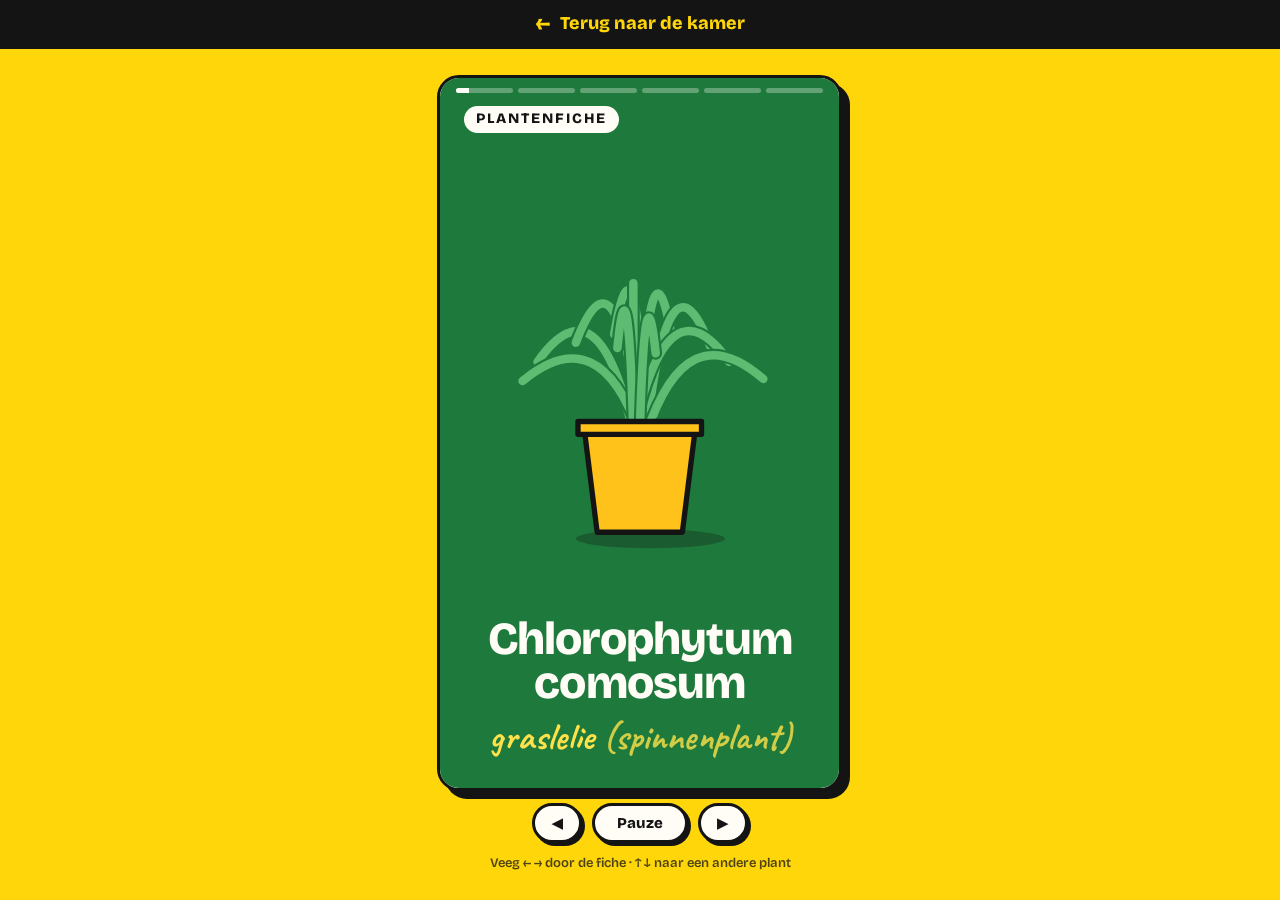
==== graslelie/index.html @ 1687513c "Reels: brede balk 'Terug naar de kamer' bovenaan Co-Authored-By: Claude Opus 5.5 <noreply@anthropic." ====
<!DOCTYPE html>
<html lang="nl">
<head>
<meta charset="UTF-8">
<meta name="viewport" content="width=device-width, initial-scale=1.0, viewport-fit=cover">
<meta name="description" content="Geanimeerde explainer over de graslelie of spinnenplant (Chlorophytum comosum), gemaakt op basis van een handgetekende plantenfiche.">
<meta name="theme-color" content="#FFD60A">
<meta name="apple-mobile-web-app-capable" content="yes">
<meta name="apple-mobile-web-app-title" content="Planten">
<link rel="manifest" href="../manifest.webmanifest">
<link rel="icon" href="../icons/icon.svg" type="image/svg+xml">
<link rel="apple-touch-icon" href="../icons/apple-touch-icon.png">
<title>Graslelie in een minuut</title>
<link rel="stylesheet" href="https://fonts.googleapis.com/css2?family=Bricolage+Grotesque:opsz,wght@12..96,500;12..96,800&family=Caveat:wght@600;700&display=swap">
<style>
:root{
  --desk:#FFD60A; --ink:#141414; --paper:#FFFDF6;
  --leaf:#2E9E4F; --leaf-lt:#8ED19B; --teal:#0F8A8F; --sun:#F5C400;
  --blue:#2F6FD6; --purple:#5B2A9E; --red:#D8263A; --pot:#FFE24A;
  --display:"Bricolage Grotesque",system-ui,sans-serif;
  --hand:"Caveat","Comic Sans MS",cursive;
  color-scheme:light;
}
html,body{height:100%}
body{background:var(--desk);color:var(--ink);font-family:var(--display);display:flex;flex-direction:column;align-items:center;justify-content:center;gap:12px;padding-inline:16px;padding-block:12px;box-sizing:border-box;margin:0}
.stage{position:relative;width:min(100%,calc((100dvh - 190px)*9/16));aspect-ratio:9/16;max-width:100%;border:3px solid var(--ink);border-radius:22px;overflow:hidden;background:var(--paper);box-shadow:8px 8px 0 var(--ink);cursor:pointer;container-type:inline-size}
.scene{position:absolute;inset:0;display:flex;flex-direction:column;align-items:center;justify-content:space-between;padding:7cqw 6cqw 8cqw;box-sizing:border-box;opacity:0;visibility:hidden;transition:opacity .35s;color:var(--ink)}
.scene.on{opacity:1;visibility:visible}
.scene.dk{color:var(--paper)}
.tag{font:800 3.6cqw/1 var(--display);letter-spacing:.14em;text-transform:uppercase;background:var(--ink);color:var(--paper);padding:1.6cqw 3cqw;border-radius:99px;align-self:flex-start}
.dk .tag{background:var(--paper);color:var(--ink)}
h2{font:800 11cqw/.95 var(--display);margin:0;text-wrap:balance;letter-spacing:-.02em;text-align:center}
.sub{font:700 8cqw/1.05 var(--hand);text-align:center;margin:0;text-wrap:balance}
.note{font:700 8.8cqw/1.05 var(--hand);text-align:center;margin:0}
.col{display:flex;flex-direction:column;gap:3cqw;align-items:center;width:100%;text-align:center}
svg.art{width:86cqw;height:auto;overflow:visible}
.scene .a{opacity:0}
.scene.on .a{animation:pop .55s cubic-bezier(.3,1.6,.5,1) forwards}
.scene.on .d1{animation-delay:.25s}.scene.on .d2{animation-delay:.6s}.scene.on .d3{animation-delay:1s}.scene.on .d4{animation-delay:1.5s}.scene.on .d5{animation-delay:2.1s}.scene.on .d6{animation-delay:2.7s}.scene.on .d7{animation-delay:3.3s}
@keyframes pop{0%{opacity:0;transform:translateY(14px) scale(.6)}100%{opacity:1;transform:none}}
.grow{transform-box:fill-box;transform-origin:50% 100%}
.scene.on .grow{animation:grow .6s cubic-bezier(.3,1.7,.5,1) both}
@keyframes grow{0%{transform:scale(0) rotate(-20deg)}100%{transform:none}}
.rise{transform-box:fill-box;transform-origin:50% 100%}
.scene.on .rise{animation:rise .7s cubic-bezier(.3,1.5,.5,1) both}
@keyframes rise{0%{transform:scaleY(0)}100%{transform:none}}
.chip{display:inline-block;border:3px solid currentColor;border-radius:14px;padding:1cqw 3cqw;font:700 8cqw/1 var(--hand)}
/* afstoffen */
.dust circle{fill:#9a8f7a}
.scene.on .dust{animation:fade 2.6s 1.2s forwards}
@keyframes fade{to{opacity:0;transform:translateX(30px)}}
.scene.on .wipe{animation:wipe 1.6s 1.1s ease-in-out forwards}
@keyframes wipe{0%{transform:translate(-90px,40px)}50%{transform:translate(40px,-10px)}100%{transform:translate(160px,-60px);opacity:0}}
.shine{opacity:0}
.scene.on .shine{animation:show 1s 2.6s forwards}
@keyframes show{to{opacity:1}}
/* water */
.mist{transform-box:fill-box;transform-origin:100% 50%;opacity:0}
.scene.on .mist{animation:mist 1s .5s 4 ease-out}
@keyframes mist{0%{opacity:0;transform:scale(.3)}40%{opacity:1}100%{opacity:0;transform:scale(1.2)}}
.drop{transform-box:fill-box;opacity:0}
.scene.on .drop{animation:fall 1.4s ease-in infinite}
@keyframes fall{0%{transform:translateY(-30px);opacity:0}20%{opacity:1}100%{transform:translateY(70px);opacity:0}}
.cal{display:grid;gap:1.5cqw;width:100%}
.cal span{aspect-ratio:1;border:2.5px solid currentColor;border-radius:8px;display:grid;place-items:center;font:800 3.4cqw var(--display)}
.cal span.w{background:currentColor}
.cal span.w b{color:var(--paper)}
/* licht */
.rays{transform-box:fill-box;transform-origin:center}
.scene.on .rays{animation:spin 8s linear infinite}
@keyframes spin{to{transform:rotate(360deg)}}
.in{display:inline-block;text-decoration:underline;text-decoration-thickness:.12em;text-underline-offset:.08em}
.scene.on .in{animation:slam .5s 1.2s cubic-bezier(.3,1.8,.5,1) both}
@keyframes slam{0%{transform:translateY(-120%) scale(2);opacity:0}100%{transform:none;opacity:1}}
.dir{color:#B58F00}
.glow{transform-box:fill-box;transform-origin:center}
.scene.on .glow{animation:glow 1.1s ease-in-out infinite alternate}
@keyframes glow{from{opacity:.35}to{opacity:1}}
/* tekenen */
.cross{stroke-dasharray:400;stroke-dashoffset:400}
.scene.on .cross{animation:draw .5s var(--cd,2s) forwards}
.tick{stroke-dasharray:200;stroke-dashoffset:200}
.scene.on .tick{animation:draw .5s var(--cd,2s) forwards}
@keyframes draw{to{stroke-dashoffset:0}}
.flash{transform-box:fill-box;transform-origin:center}
.scene.on .flash{animation:flash .5s .4s 6 alternate}
@keyframes flash{from{transform:scale(1)}to{transform:scale(1.18)}}
/* lucht */
.src{display:flex;flex-direction:column;gap:2cqw;width:100%}
.need{background:var(--leaf);color:var(--paper);border-radius:16px;padding:3cqw 5cqw;font:800 6.2cqw/1.1 var(--display);text-align:center;width:100%;box-sizing:border-box}
.need small{display:block;font:700 6cqw/1 var(--hand);margin-top:1cqw}
.mol{font:800 22px var(--display);fill:var(--red)}
.pair{display:grid;grid-template-columns:24cqw 1fr;gap:3cqw;align-items:center;width:100%}
.pair svg{width:100%;height:auto}
.pair b{font:800 7.4cqw/1 var(--display);color:var(--red);display:block}
.pair span{font:700 7cqw/1 var(--hand)}
/* recap */
.recap{display:grid;grid-template-columns:1fr 1fr;gap:2.5cqw;width:100%}
.recap div{border-radius:14px;padding:3cqw;font:700 6.6cqw/1.02 var(--hand);color:var(--ink);text-align:left}
.recap b{display:block;font:800 3.2cqw var(--display);letter-spacing:.1em;text-transform:uppercase;margin-bottom:1cqw}
/* balk + knoppen */
.bars{position:absolute;top:2.4cqw;left:4cqw;right:4cqw;display:flex;gap:1.2cqw;z-index:5}
.bars i{flex:1;height:5px;border-radius:9px;background:rgba(20,20,20,.18);overflow:hidden}
.bars i b{display:block;height:100%;width:0;background:var(--ink)}
.dark .bars i{background:rgba(255,253,246,.3)}.dark .bars i b{background:var(--paper)}
.ctrl{display:flex;gap:10px;align-items:center}
.ctrl button{font:800 15px var(--display);background:var(--paper);color:var(--ink);border:3px solid var(--ink);border-radius:99px;padding:8px 16px;box-shadow:3px 3px 0 var(--ink);cursor:pointer}
.ctrl button:active{transform:translate(2px,2px);box-shadow:1px 1px 0 var(--ink)}
.ctrl button:focus-visible{outline:3px solid var(--purple);outline-offset:3px}
#play{min-width:96px}
.home{position:fixed;top:0;left:0;right:0;z-index:10;display:flex;align-items:center;justify-content:center;gap:10px;padding:calc(12px + env(safe-area-inset-top,0px)) 16px 12px;background:var(--ink);color:var(--desk);font:800 18px/1 var(--display);text-decoration:none;border-bottom:3px solid var(--ink)}.home .arr{font-size:22px}.home:hover{background:#2a2a2a}.home:focus-visible{outline:3px solid var(--purple);outline-offset:-6px}
.stage{touch-action:none;user-select:none;-webkit-user-select:none}
.hint{font:600 13px/1.3 var(--display);margin:0;text-align:center;opacity:.75}
@media (prefers-reduced-motion:reduce){*,*::before,*::after{animation-duration:.01ms!important;animation-iteration-count:1!important}.scene .a,.shine{opacity:1}*{animation-delay:0s!important}}
body{padding-top:calc(58px + env(safe-area-inset-top,0px))}</style>
</head>
<body>
<a class="home" href="../"><span class="arr" aria-hidden="true">&larr;</span> Terug naar de kamer</a>
<div class="stage" id="stage" aria-live="polite" data-nav="{&quot;prev&quot;: &quot;../vrouwentong/&quot;, &quot;next&quot;: &quot;../rubberboom/&quot;}">
<div class="bars" id="bars"></div>
<section class="scene dk" data-dur="5600" style="background:#1E7A3C"><span class="tag a">Plantenfiche</span>
<svg class="art" viewBox="0 0 300 330" aria-hidden="true" style="width:80cqw"><ellipse cx="160" cy="318" rx="70" ry="9" fill="#141414" opacity=".3"/><g class="grow" style="animation-delay:0.10s"><path d="M144 220Q112 70 54 152" stroke="#1E7A3C" stroke-width="12" fill="none" stroke-linecap="round"/><path d="M144 220Q112 70 54 152" stroke="#5DBB72" stroke-width="8" fill="none" stroke-linecap="round"/></g><g class="grow" style="animation-delay:0.18s"><path d="M150 220Q129 30 90 134" stroke="#1E7A3C" stroke-width="12" fill="none" stroke-linecap="round"/><path d="M150 220Q129 30 90 134" stroke="#5DBB72" stroke-width="8" fill="none" stroke-linecap="round"/></g><g class="grow" style="animation-delay:0.26s"><path d="M156 220Q146 10 126 126" stroke="#1E7A3C" stroke-width="12" fill="none" stroke-linecap="round"/><path d="M156 220Q146 10 126 126" stroke="#5DBB72" stroke-width="8" fill="none" stroke-linecap="round"/></g><g class="grow" style="animation-delay:0.34s"><path d="M144 220Q144 0 144 121" stroke="#1E7A3C" stroke-width="12" fill="none" stroke-linecap="round"/><path d="M144 220Q144 0 144 121" stroke="#5DBB72" stroke-width="8" fill="none" stroke-linecap="round"/></g><g class="grow" style="animation-delay:0.42s"><path d="M150 220Q160 15 180 128" stroke="#1E7A3C" stroke-width="12" fill="none" stroke-linecap="round"/><path d="M150 220Q160 15 180 128" stroke="#5DBB72" stroke-width="8" fill="none" stroke-linecap="round"/></g><g class="grow" style="animation-delay:0.50s"><path d="M156 220Q177 35 216 137" stroke="#1E7A3C" stroke-width="12" fill="none" stroke-linecap="round"/><path d="M156 220Q177 35 216 137" stroke="#5DBB72" stroke-width="8" fill="none" stroke-linecap="round"/></g><g class="grow" style="animation-delay:0.58s"><path d="M144 220Q176 70 234 152" stroke="#1E7A3C" stroke-width="12" fill="none" stroke-linecap="round"/><path d="M144 220Q176 70 234 152" stroke="#5DBB72" stroke-width="8" fill="none" stroke-linecap="round"/></g><g class="grow" style="animation-delay:0.66s"><path d="M150 220Q112 110 40 170" stroke="#1E7A3C" stroke-width="12" fill="none" stroke-linecap="round"/><path d="M150 220Q112 110 40 170" stroke="#5DBB72" stroke-width="8" fill="none" stroke-linecap="round"/></g><g class="grow" style="animation-delay:0.74s"><path d="M156 220Q194 105 266 168" stroke="#1E7A3C" stroke-width="12" fill="none" stroke-linecap="round"/><path d="M156 220Q194 105 266 168" stroke="#5DBB72" stroke-width="8" fill="none" stroke-linecap="round"/></g><g class="grow" style="animation-delay:0.82s"><path d="M144 220Q139 40 129 139" stroke="#1E7A3C" stroke-width="12" fill="none" stroke-linecap="round"/><path d="M144 220Q139 40 129 139" stroke="#5DBB72" stroke-width="8" fill="none" stroke-linecap="round"/></g><g class="grow" style="animation-delay:0.90s"><path d="M150 220Q155 50 165 144" stroke="#1E7A3C" stroke-width="12" fill="none" stroke-linecap="round"/><path d="M150 220Q155 50 165 144" stroke="#5DBB72" stroke-width="8" fill="none" stroke-linecap="round"/></g><g class="grow" style="animation-delay:1.2s"><path d="M160 210Q250 150 262 238" stroke="#1E7A3C" stroke-width="3" fill="none"/><g class="" style=""><g transform="translate(262 248) scale(0.9)"><path d="M0 0Q-12 -26 -30 -10" stroke="#1E7A3C" stroke-width="5" fill="none" stroke-linecap="round"/><path d="M0 0Q-6 -36 -16 -14" stroke="#1E7A3C" stroke-width="5" fill="none" stroke-linecap="round"/><path d="M0 0Q0 -40 0 -16" stroke="#1E7A3C" stroke-width="5" fill="none" stroke-linecap="round"/><path d="M0 0Q6 -36 16 -14" stroke="#1E7A3C" stroke-width="5" fill="none" stroke-linecap="round"/><path d="M0 0Q12 -26 30 -10" stroke="#1E7A3C" stroke-width="5" fill="none" stroke-linecap="round"/><path d="M0 0Q-10 -14 -24 -6" stroke="#1E7A3C" stroke-width="5" fill="none" stroke-linecap="round"/><path d="M0 0Q10 -14 24 -6" stroke="#1E7A3C" stroke-width="5" fill="none" stroke-linecap="round"/></g></g></g>
<path d="M98 216h104l-12 96h-80Z" fill="#FFC21A" stroke="#141414" stroke-width="5" stroke-linejoin="round"/>
<path d="M92 208h116v12H92Z" fill="#FFC21A" stroke="#141414" stroke-width="5" stroke-linejoin="round"/></svg>
<div class="col"><h2 class="a d3" style="font-size:11.5cqw">Chlorophytum comosum</h2><p class="note a d4" style="font-size:9.4cqw;color:var(--pot)">graslelie <span style="opacity:.8">(spinnenplant)</span></p></div></section>
<section class="scene" data-dur="6800" style="background:#E3ECFF"><span class="tag a">Water</span>
<svg class="art" viewBox="0 0 300 200" aria-hidden="true" style="width:74cqw">
<g transform="translate(190 60) scale(0.8)">
<path d="M0 0h40v-24c22 0 30 14 30 30v8h-16v-8c0-6-4-10-10-10" fill="#141414"/>
<rect x="0" y="-14" width="16" height="20" fill="#141414"/>
<path d="M20 6L-30 110h110Z" fill="#2F6FD6" stroke="#141414" stroke-width="6" stroke-linejoin="round"/>
<g class="mist"><path d="M-4 -4l-40-26M-4 -4l-46-6M-4 -4l-44 14M-4 -4l-36 30M-4 -4l-28-38" stroke="#2F6FD6" stroke-width="4" stroke-linecap="round"/></g></g>
<g class="a d2"><g class="flash" style=""><path transform="translate(40 40) scale(1.6)" d="M0 0c-10 15-10 25 0 25s10-10 0-25Z" fill="#2F6FD6" stroke="#141414" stroke-width="1.56"/></g><g class="flash" style=""><path transform="translate(80 30) scale(1.6)" d="M0 0c-10 15-10 25 0 25s10-10 0-25Z" fill="#2F6FD6" stroke="#141414" stroke-width="1.56"/></g><g class="flash" style=""><path transform="translate(120 40) scale(1.6)" d="M0 0c-10 15-10 25 0 25s10-10 0-25Z" fill="#2F6FD6" stroke="#141414" stroke-width="1.56"/></g></g>
<g class="a d4"><g transform="translate(80 120)"><rect x="-60" y="0" width="120" height="44" rx="8" fill="#4A3424" stroke="#141414" stroke-width="5"></rect>
<path d="M-40 22h18M0 14h22M30 30h16" stroke="#C9A77A" stroke-width="4" stroke-linecap="round" class="a d6"/></g></g></svg>
<div class="col"><h2 class="a d1" style="font-size:14cqw;color:var(--blue)">Ruim</h2><p class="note a d5" style="font-size:9cqw">en laat uitdrogen</p></div></section>
<section class="scene" data-dur="6000" style="background:#FFF6C2"><span class="tag a">Licht</span>
<svg class="art" viewBox="0 0 300 200" aria-hidden="true" style="width:78cqw"><g class="rays"><g stroke="#141414" stroke-width="6" stroke-linecap="round"><path d="M128.0 100.0L154.0 100.0"/><path d="M113.9 133.9L132.3 152.3"/><path d="M80.0 148.0L80.0 174.0"/><path d="M46.1 133.9L27.7 152.3"/><path d="M32.0 100.0L6.0 100.0"/><path d="M46.1 66.1L27.7 47.7"/><path d="M80.0 52.0L80.0 26.0"/><path d="M113.9 66.1L132.3 47.7"/></g></g><circle cx="80" cy="100" r="40" fill="#F5C400" stroke="#141414" stroke-width="6"/><circle cx="80" cy="100" r="17" fill="#141414"/><g class="a d3"><g class="rays"><g stroke="#141414" stroke-width="6" stroke-linecap="round"><path d="M268.0 100.0L286.0 100.0"/><path d="M253.9 133.9L266.7 146.7"/><path d="M220.0 148.0L220.0 166.0"/><path d="M186.1 133.9L173.3 146.7"/><path d="M172.0 100.0L154.0 100.0"/><path d="M186.1 66.1L173.3 53.3"/><path d="M220.0 52.0L220.0 34.0"/><path d="M253.9 66.1L266.7 53.3"/></g></g><circle cx="220" cy="100" r="40" fill="#F5C400" stroke="#141414" stroke-width="6"/><path d="M220 60A40 40 0 0 0 220 140Z" fill="#141414"/></g></svg>
<div class="col"><h2><span class="in">in</span><span class="dir">direct</span><br>zonlicht</h2><p class="note a d5" style="font-size:9cqw">veel of weinig</p></div></section>
<section class="scene" data-dur="7200" style="background:#E6F6E3"><span class="tag a">Stekken</span>
<svg class="art" viewBox="0 0 300 300" aria-hidden="true">
<g transform="translate(-40 0) scale(.85)"><ellipse cx="160" cy="318" rx="70" ry="9" fill="#141414" opacity=".3"/><g class="grow" style="animation-delay:0.10s"><path d="M144 220Q112 70 54 152" stroke="#1E7A3C" stroke-width="12" fill="none" stroke-linecap="round"/><path d="M144 220Q112 70 54 152" stroke="#5DBB72" stroke-width="8" fill="none" stroke-linecap="round"/></g><g class="grow" style="animation-delay:0.18s"><path d="M150 220Q129 30 90 134" stroke="#1E7A3C" stroke-width="12" fill="none" stroke-linecap="round"/><path d="M150 220Q129 30 90 134" stroke="#5DBB72" stroke-width="8" fill="none" stroke-linecap="round"/></g><g class="grow" style="animation-delay:0.26s"><path d="M156 220Q146 10 126 126" stroke="#1E7A3C" stroke-width="12" fill="none" stroke-linecap="round"/><path d="M156 220Q146 10 126 126" stroke="#5DBB72" stroke-width="8" fill="none" stroke-linecap="round"/></g><g class="grow" style="animation-delay:0.34s"><path d="M144 220Q144 0 144 121" stroke="#1E7A3C" stroke-width="12" fill="none" stroke-linecap="round"/><path d="M144 220Q144 0 144 121" stroke="#5DBB72" stroke-width="8" fill="none" stroke-linecap="round"/></g><g class="grow" style="animation-delay:0.42s"><path d="M150 220Q160 15 180 128" stroke="#1E7A3C" stroke-width="12" fill="none" stroke-linecap="round"/><path d="M150 220Q160 15 180 128" stroke="#5DBB72" stroke-width="8" fill="none" stroke-linecap="round"/></g><g class="grow" style="animation-delay:0.50s"><path d="M156 220Q177 35 216 137" stroke="#1E7A3C" stroke-width="12" fill="none" stroke-linecap="round"/><path d="M156 220Q177 35 216 137" stroke="#5DBB72" stroke-width="8" fill="none" stroke-linecap="round"/></g><g class="grow" style="animation-delay:0.58s"><path d="M144 220Q176 70 234 152" stroke="#1E7A3C" stroke-width="12" fill="none" stroke-linecap="round"/><path d="M144 220Q176 70 234 152" stroke="#5DBB72" stroke-width="8" fill="none" stroke-linecap="round"/></g><g class="grow" style="animation-delay:0.66s"><path d="M150 220Q112 110 40 170" stroke="#1E7A3C" stroke-width="12" fill="none" stroke-linecap="round"/><path d="M150 220Q112 110 40 170" stroke="#5DBB72" stroke-width="8" fill="none" stroke-linecap="round"/></g><g class="grow" style="animation-delay:0.74s"><path d="M156 220Q194 105 266 168" stroke="#1E7A3C" stroke-width="12" fill="none" stroke-linecap="round"/><path d="M156 220Q194 105 266 168" stroke="#5DBB72" stroke-width="8" fill="none" stroke-linecap="round"/></g><g class="grow" style="animation-delay:0.82s"><path d="M144 220Q139 40 129 139" stroke="#1E7A3C" stroke-width="12" fill="none" stroke-linecap="round"/><path d="M144 220Q139 40 129 139" stroke="#5DBB72" stroke-width="8" fill="none" stroke-linecap="round"/></g><g class="grow" style="animation-delay:0.90s"><path d="M150 220Q155 50 165 144" stroke="#1E7A3C" stroke-width="12" fill="none" stroke-linecap="round"/><path d="M150 220Q155 50 165 144" stroke="#5DBB72" stroke-width="8" fill="none" stroke-linecap="round"/></g>
<path d="M98 216h104l-12 96h-80Z" fill="#FFC21A" stroke="#141414" stroke-width="5" stroke-linejoin="round"/>
<path d="M92 208h116v12H92Z" fill="#FFC21A" stroke="#141414" stroke-width="5" stroke-linejoin="round"/></g>
<path class="tick" style="--cd:.6s;stroke-dasharray:400;stroke-dashoffset:400" d="M100 190Q200 110 222 196" stroke="#1E7A3C" stroke-width="3.5" fill="none"/>
<g class="a d3" style=""><g transform="translate(222 206) scale(1.1)"><path d="M0 0Q-12 -26 -30 -10" stroke="#1E7A3C" stroke-width="5" fill="none" stroke-linecap="round"/><path d="M0 0Q-6 -36 -16 -14" stroke="#1E7A3C" stroke-width="5" fill="none" stroke-linecap="round"/><path d="M0 0Q0 -40 0 -16" stroke="#1E7A3C" stroke-width="5" fill="none" stroke-linecap="round"/><path d="M0 0Q6 -36 16 -14" stroke="#1E7A3C" stroke-width="5" fill="none" stroke-linecap="round"/><path d="M0 0Q12 -26 30 -10" stroke="#1E7A3C" stroke-width="5" fill="none" stroke-linecap="round"/><path d="M0 0Q-10 -14 -24 -6" stroke="#1E7A3C" stroke-width="5" fill="none" stroke-linecap="round"/><path d="M0 0Q10 -14 24 -6" stroke="#1E7A3C" stroke-width="5" fill="none" stroke-linecap="round"/></g></g>
<g class="a d5"><path d="M206 212l-4 14M222 214v16M238 212l4 14" stroke="#C9A77A" stroke-width="3" stroke-linecap="round"/></g>
<g class="a d6"><path d="M196 236h52l-6 40h-40Z" fill="#B5654A" stroke="#141414" stroke-width="4" stroke-linejoin="round"/></g></svg>
<h2 class="a d2" style="font-size:13cqw">Stekken</h2></section>
<section class="scene" data-dur="7000" style="background:#FFFDF6"><span class="tag a">Luchtfilter</span>
<svg class="art" viewBox="-70 -70 140 140" aria-hidden="true" style="width:44cqw"><g class="a d1"><g transform="translate(0 0) scale(1.05)"><rect x="-38" y="-38" width="76" height="76" transform="rotate(45)" fill="#fff" stroke="#D8263A" stroke-width="9" stroke-linejoin="round"/><g fill="#141414"><path d="M-16 -22a16 15 0 1 1 32 0c0 8-4 11-6 13v6h-20v-6c-2-2-6-5-6-13Z"/><path d="M-26 6l52 18M-26 24l52-18" stroke="#141414" stroke-width="6" stroke-linecap="round"/></g><circle cx="-7" cy="-21" r="4.5" fill="#fff"/><circle cx="7" cy="-21" r="4.5" fill="#fff"/></g></g></svg>
<div class="col"><h2 class="a d2" style="color:var(--red);font-size:11cqw">Formaldehyde</h2>
<svg class="a d3" viewBox="-60 -64 120 110" style="width:30cqw;height:auto" aria-hidden="true"><g transform="translate(0 0)" class="mol-g"><text x="-8" y="-46" class="mol">O</text>
<path d="M-4 -40v26M6 -40v26" stroke="#D8263A" stroke-width="4"/>
<text x="-8" y="10" class="mol">C</text>
<path d="M-12 6l-22 16M16 6l22 16" stroke="#D8263A" stroke-width="4"/>
<text x="-50" y="40" class="mol">H</text><text x="36" y="40" class="mol">H</text></g></svg>
<div class="need a d5">4 à 6 planten nodig</div></div></section>
<section class="scene dk" data-dur="6200" style="background:#141414"><span class="tag a" style="background:var(--desk);color:var(--ink);align-self:center">Samengevat</span>
<div class="recap"><div class="a d2" style="background:#AFC7F5"><b>Water</b>ruim, dan laten uitdrogen</div><div class="a d2" style="background:#8FD3D5"><b>Verstuiver</b>blad besproeien</div><div class="a d3" style="background:var(--sun)"><b>Licht</b>indirect, veel of weinig</div><div class="a d3" style="background:var(--leaf-lt)"><b>Stekken</b>via de uitlopers</div><div class="a d4" style="background:#F59AA5"><b>Lucht</b>formaldehyde</div><div class="a d4" style="background:#FFE24A"><b>Aantal</b>4 à 6 planten</div></div>
<p class="note a d6" style="color:var(--desk);font-size:9cqw">graslelie · spinnenplant</p></section>
</div>
<div class="ctrl">
<button id="prev" type="button" aria-label="Vorige scène">◀</button>
<button id="play" type="button">Pauze</button>
<button id="next" type="button" aria-label="Volgende scène">▶</button>
</div>
<p class="hint">Veeg ← → door de fiche · ↑ ↓ naar een andere plant</p>
<script>
(function(){
  const stage=document.getElementById('stage');
  const scenes=[...stage.querySelectorAll('.scene')];
  const bars=document.getElementById('bars');
  scenes.forEach(()=>{const i=document.createElement('i');i.appendChild(document.createElement('b'));bars.appendChild(i)});
  const fills=[...bars.querySelectorAll('b')];
  const playBtn=document.getElementById('play');
  let idx=0,playing=true,elapsed=0,last=performance.now(),ended=false;
  function show(n){
    idx=(n+scenes.length)%scenes.length;elapsed=0;ended=false;
    scenes.forEach(s=>s.classList.remove('on'));
    void stage.offsetWidth;
    scenes[idx].classList.add('on');
    stage.classList.toggle('dark',scenes[idx].classList.contains('dk'));
    fills.forEach((f,i)=>f.style.width=i<idx?'100%':'0%');
  }
  function setPlay(p){playing=p;playBtn.textContent=p?'Pauze':'Speel';stage.querySelectorAll('.scene.on *').forEach(el=>el.style.animationPlayState=p?'running':'paused')}
  function tick(t){
    const dt=t-last;last=t;
    if(playing&&!ended){
      elapsed+=dt;const d=+scenes[idx].dataset.dur;
      fills[idx].style.width=Math.min(100,elapsed/d*100)+'%';
      if(elapsed>=d){ if(idx===scenes.length-1){ended=true;playing=false;playBtn.textContent='Opnieuw';} else show(idx+1); }
    }
    requestAnimationFrame(tick);
  }
  playBtn.addEventListener('click',()=>{ if(ended){show(0);setPlay(true);} else setPlay(!playing); });
  let swiped=false;
  stage.addEventListener('click',()=>{if(swiped){swiped=false;return;}playBtn.click();});
  const nav=JSON.parse(stage.dataset.nav||'{}');
  let sx=0,sy=0,down=false;
  stage.addEventListener('pointerdown',e=>{sx=e.clientX;sy=e.clientY;down=true});
  stage.addEventListener('pointercancel',()=>{down=false});
  stage.addEventListener('pointerup',e=>{
    if(!down)return;down=false;
    const dx=e.clientX-sx,dy=e.clientY-sy;
    if(Math.max(Math.abs(dx),Math.abs(dy))<40)return;
    swiped=true;
    if(Math.abs(dx)>Math.abs(dy)){
      if(dx<0){ if(idx===scenes.length-1&&nav.next){location.href=nav.next;return;} show(idx+1);setPlay(true); }
      else { show(idx-1);setPlay(true); }
    } else { const u=dy<0?nav.next:nav.prev; if(u) location.href=u; }
  });

  document.getElementById('prev').addEventListener('click',()=>{show(idx-1);setPlay(true)});
  document.getElementById('next').addEventListener('click',()=>{show(idx+1);setPlay(true)});
  document.addEventListener('keydown',e=>{if(e.key==='ArrowRight')document.getElementById('next').click();if(e.key==='ArrowLeft')document.getElementById('prev').click();if(e.key===' '){e.preventDefault();playBtn.click()}});
  show(0);requestAnimationFrame(tick);
})();
</script>
</body>
</html>
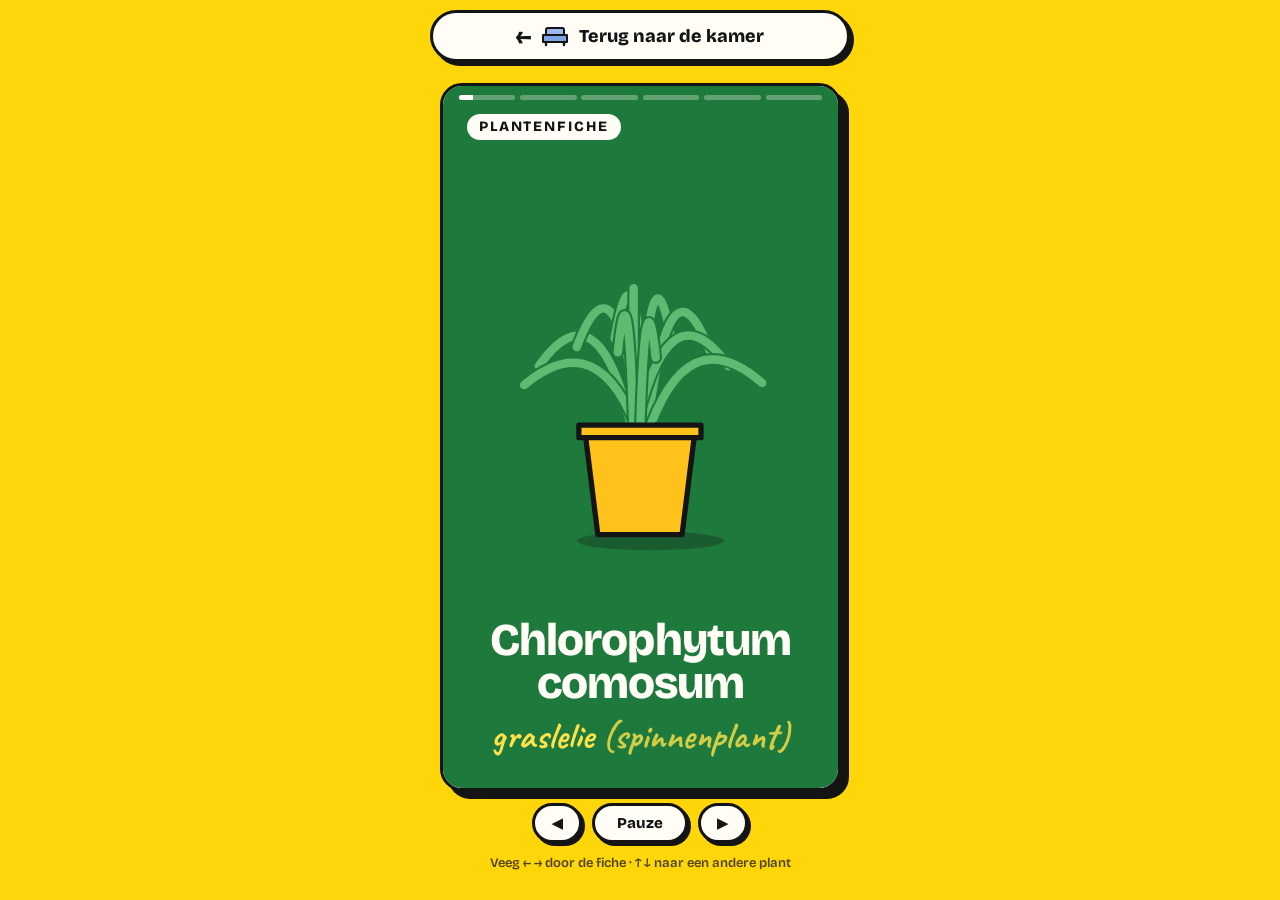
==== commit 332fb4ec: "Terugknop als echte knop met zeteltje Co-Authored-By: Claude Opus 5.5 <noreply@anthropic.com> Claude" ====
--- a/graslelie/index.html
+++ b/graslelie/index.html
@@ -23,7 +23,7 @@
 }
 html,body{height:100%}
 body{background:var(--desk);color:var(--ink);font-family:var(--display);display:flex;flex-direction:column;align-items:center;justify-content:center;gap:12px;padding-inline:16px;padding-block:12px;box-sizing:border-box;margin:0}
-.stage{position:relative;width:min(100%,calc((100dvh - 190px)*9/16));aspect-ratio:9/16;max-width:100%;border:3px solid var(--ink);border-radius:22px;overflow:hidden;background:var(--paper);box-shadow:8px 8px 0 var(--ink);cursor:pointer;container-type:inline-size}
+.stage{position:relative;width:min(100%,calc((100dvh - 198px)*9/16));aspect-ratio:9/16;max-width:100%;border:3px solid var(--ink);border-radius:22px;overflow:hidden;background:var(--paper);box-shadow:8px 8px 0 var(--ink);cursor:pointer;container-type:inline-size}
 .scene{position:absolute;inset:0;display:flex;flex-direction:column;align-items:center;justify-content:space-between;padding:7cqw 6cqw 8cqw;box-sizing:border-box;opacity:0;visibility:hidden;transition:opacity .35s;color:var(--ink)}
 .scene.on{opacity:1;visibility:visible}
 .scene.dk{color:var(--paper)}
@@ -108,14 +108,14 @@
 .ctrl button:active{transform:translate(2px,2px);box-shadow:1px 1px 0 var(--ink)}
 .ctrl button:focus-visible{outline:3px solid var(--purple);outline-offset:3px}
 #play{min-width:96px}
-.home{position:fixed;top:0;left:0;right:0;z-index:10;display:flex;align-items:center;justify-content:center;gap:10px;padding:calc(12px + env(safe-area-inset-top,0px)) 16px 12px;background:var(--ink);color:var(--desk);font:800 18px/1 var(--display);text-decoration:none;border-bottom:3px solid var(--ink)}.home .arr{font-size:22px}.home:hover{background:#2a2a2a}.home:focus-visible{outline:3px solid var(--purple);outline-offset:-6px}
+.home{position:fixed;top:calc(10px + env(safe-area-inset-top,0px));left:50%;transform:translateX(-50%);z-index:10;width:min(calc(100% - 32px),420px);box-sizing:border-box;display:flex;align-items:center;justify-content:center;gap:10px;padding:11px 18px;background:var(--paper);color:var(--ink);font:800 18px/1 var(--display);text-decoration:none;border:3px solid var(--ink);border-radius:99px;box-shadow:4px 4px 0 var(--ink);transition:transform .1s,box-shadow .1s}.home svg{width:28px;height:22px;flex:none}.home:hover{background:#FFF1A8}.home:active{transform:translateX(-50%) translate(3px,3px);box-shadow:1px 1px 0 var(--ink)}.home:focus-visible{outline:3px solid var(--purple);outline-offset:3px}
 .stage{touch-action:none;user-select:none;-webkit-user-select:none}
 .hint{font:600 13px/1.3 var(--display);margin:0;text-align:center;opacity:.75}
 @media (prefers-reduced-motion:reduce){*,*::before,*::after{animation-duration:.01ms!important;animation-iteration-count:1!important}.scene .a,.shine{opacity:1}*{animation-delay:0s!important}}
-body{padding-top:calc(58px + env(safe-area-inset-top,0px))}</style>
+body{padding-top:calc(66px + env(safe-area-inset-top,0px))}</style>
 </head>
 <body>
-<a class="home" href="../"><span class="arr" aria-hidden="true">&larr;</span> Terug naar de kamer</a>
+<a class="home" href="../"><span aria-hidden="true" style="font-size:24px;line-height:1">&larr;</span><svg viewBox="0 0 28 22" aria-hidden="true"><path d="M5 9V5a2 2 0 0 1 2-2h14a2 2 0 0 1 2 2v4" fill="#9BB9EE" stroke="#141414" stroke-width="2"/><path d="M2 10h24v7H2Z" fill="#7FA4E6" stroke="#141414" stroke-width="2" stroke-linejoin="round"/><path d="M5 17v3M23 17v3" stroke="#141414" stroke-width="2.4" stroke-linecap="round"/></svg>Terug naar de kamer</a>
 <div class="stage" id="stage" aria-live="polite" data-nav="{&quot;prev&quot;: &quot;../vrouwentong/&quot;, &quot;next&quot;: &quot;../rubberboom/&quot;}">
 <div class="bars" id="bars"></div>
 <section class="scene dk" data-dur="5600" style="background:#1E7A3C"><span class="tag a">Plantenfiche</span>
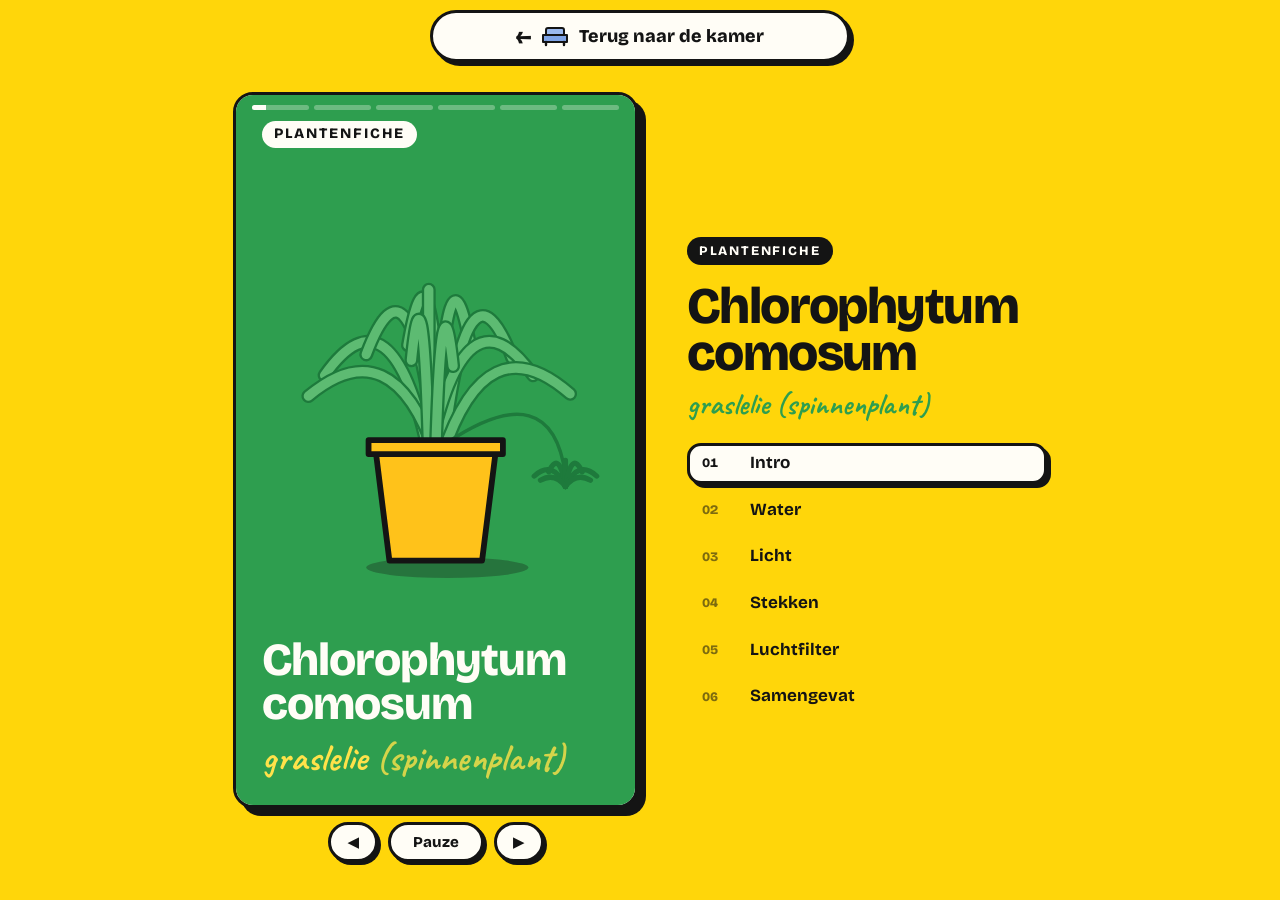
==== commit 0fc4204e: "Reels: nieuwe schermcompositie en inhoudstafel op de computer Gedeelde opmaaklaag (tools/layout.css," ====
--- a/graslelie/index.html
+++ b/graslelie/index.html
@@ -113,12 +113,57 @@
 .hint{font:600 13px/1.3 var(--display);margin:0;text-align:center;opacity:.75}
 @media (prefers-reduced-motion:reduce){*,*::before,*::after{animation-duration:.01ms!important;animation-iteration-count:1!important}.scene .a,.shine{opacity:1}*{animation-delay:0s!important}}
 body{padding-top:calc(66px + env(safe-area-inset-top,0px))}</style>
+<style id="layout">/* Gedeelde compositielaag voor alle reels (wordt na de eigen stijl van elke reel ingevoegd).
+   Gsm: kader zo groot mogelijk, tekening vult de ruimte, tekst links onderaan.
+   Computer: reel links, inhoudstafel rechts. */
+
+/* --- binnen een scène --- */
+.scene{justify-content:flex-start;gap:3.2cqw;padding:15cqw 6.5cqw 7cqw}
+.scene>.tag{position:absolute;top:6.4cqw;left:6.5cqw;margin:0}
+.scene>svg.art{flex:1 1 0;min-height:0;width:100%!important;height:100%;max-width:none;align-self:stretch}
+.scene>:not(svg):not(.tag){flex:none;align-self:stretch}
+.scene h2{text-align:left;align-self:stretch}
+.scene .col{align-items:flex-start;text-align:left}
+.scene .note,.scene .sub{text-align:left;align-self:flex-start}
+.scene .col>.chip{align-self:flex-start}
+.scene>div[style]{align-items:flex-start!important;text-align:left!important}
+.scene>div[style]>.chip,.scene>div[style]>span{align-self:flex-start}
+.scene p{margin:0}
+/* scènes zonder grote tekening: inhoud in het midden van de ruimte */
+.scene:not(:has(>svg.art)){justify-content:center}
+.scene:not(:has(>svg.art)) h2{margin-bottom:1cqw}
+
+/* --- gsm: kader groter, knoppen dichter --- */
+.stage{border-radius:20px}
+
+/* --- computer: reel + inhoudstafel --- */
+.reelcol{display:contents}
+.toc{display:none}
+@media (min-width:900px) and (min-height:560px){
+  body{flex-direction:row;align-items:center;justify-content:center;gap:48px}
+  .reelcol{display:flex;flex-direction:column;align-items:center;gap:14px}
+  .stage{width:min(calc((100dvh - 190px)*9/16),460px)!important}
+  .hint{display:none}
+  .toc{display:flex;flex-direction:column;gap:18px;width:min(360px,34vw);align-self:center}
+  .toc .eyebrow{font:800 13px var(--display);letter-spacing:.14em;text-transform:uppercase;background:var(--ink);color:var(--paper);border-radius:99px;padding:6px 12px;align-self:flex-start}
+  .toc h1{font:800 clamp(36px,4vw,56px)/.92 var(--display);letter-spacing:-.03em;margin:0;text-wrap:balance}
+  .toc .common{font:700 30px/1 var(--hand);color:var(--leaf);margin:-6px 0 0}
+  .toc ol{list-style:none;margin:6px 0 0;padding:0;display:flex;flex-direction:column;gap:6px;counter-reset:c}
+  .toc li{counter-increment:c}
+  .toc button{all:unset;box-sizing:border-box;width:100%;display:grid;grid-template-columns:38px 1fr;align-items:center;gap:10px;cursor:pointer;padding:8px 12px;border:3px solid transparent;border-radius:14px;font:700 17px/1.1 var(--display)}
+  .toc button::before{content:counter(c,decimal-leading-zero);font:800 13px var(--display);color:var(--ink);opacity:.55;font-variant-numeric:tabular-nums}
+  .toc button:hover{background:rgba(255,253,246,.55)}
+  .toc button[aria-current="step"]{background:var(--paper);border-color:var(--ink);box-shadow:4px 4px 0 var(--ink)}
+  .toc button[aria-current="step"]::before{opacity:1}
+  .toc button:focus-visible{outline:3px solid var(--purple);outline-offset:2px}
+}
+</style>
 </head>
 <body>
 <a class="home" href="../"><span aria-hidden="true" style="font-size:24px;line-height:1">&larr;</span><svg viewBox="0 0 28 22" aria-hidden="true"><path d="M5 9V5a2 2 0 0 1 2-2h14a2 2 0 0 1 2 2v4" fill="#9BB9EE" stroke="#141414" stroke-width="2"/><path d="M2 10h24v7H2Z" fill="#7FA4E6" stroke="#141414" stroke-width="2" stroke-linejoin="round"/><path d="M5 17v3M23 17v3" stroke="#141414" stroke-width="2.4" stroke-linecap="round"/></svg>Terug naar de kamer</a>
 <div class="stage" id="stage" aria-live="polite" data-nav="{&quot;prev&quot;: &quot;../vrouwentong/&quot;, &quot;next&quot;: &quot;../rubberboom/&quot;}">
 <div class="bars" id="bars"></div>
-<section class="scene dk" data-dur="5600" style="background:#1E7A3C"><span class="tag a">Plantenfiche</span>
+<section class="scene dk" data-dur="5600" style="background:#2E9E4F"><span class="tag a">Plantenfiche</span>
 <svg class="art" viewBox="0 0 300 330" aria-hidden="true" style="width:80cqw"><ellipse cx="160" cy="318" rx="70" ry="9" fill="#141414" opacity=".3"/><g class="grow" style="animation-delay:0.10s"><path d="M144 220Q112 70 54 152" stroke="#1E7A3C" stroke-width="12" fill="none" stroke-linecap="round"/><path d="M144 220Q112 70 54 152" stroke="#5DBB72" stroke-width="8" fill="none" stroke-linecap="round"/></g><g class="grow" style="animation-delay:0.18s"><path d="M150 220Q129 30 90 134" stroke="#1E7A3C" stroke-width="12" fill="none" stroke-linecap="round"/><path d="M150 220Q129 30 90 134" stroke="#5DBB72" stroke-width="8" fill="none" stroke-linecap="round"/></g><g class="grow" style="animation-delay:0.26s"><path d="M156 220Q146 10 126 126" stroke="#1E7A3C" stroke-width="12" fill="none" stroke-linecap="round"/><path d="M156 220Q146 10 126 126" stroke="#5DBB72" stroke-width="8" fill="none" stroke-linecap="round"/></g><g class="grow" style="animation-delay:0.34s"><path d="M144 220Q144 0 144 121" stroke="#1E7A3C" stroke-width="12" fill="none" stroke-linecap="round"/><path d="M144 220Q144 0 144 121" stroke="#5DBB72" stroke-width="8" fill="none" stroke-linecap="round"/></g><g class="grow" style="animation-delay:0.42s"><path d="M150 220Q160 15 180 128" stroke="#1E7A3C" stroke-width="12" fill="none" stroke-linecap="round"/><path d="M150 220Q160 15 180 128" stroke="#5DBB72" stroke-width="8" fill="none" stroke-linecap="round"/></g><g class="grow" style="animation-delay:0.50s"><path d="M156 220Q177 35 216 137" stroke="#1E7A3C" stroke-width="12" fill="none" stroke-linecap="round"/><path d="M156 220Q177 35 216 137" stroke="#5DBB72" stroke-width="8" fill="none" stroke-linecap="round"/></g><g class="grow" style="animation-delay:0.58s"><path d="M144 220Q176 70 234 152" stroke="#1E7A3C" stroke-width="12" fill="none" stroke-linecap="round"/><path d="M144 220Q176 70 234 152" stroke="#5DBB72" stroke-width="8" fill="none" stroke-linecap="round"/></g><g class="grow" style="animation-delay:0.66s"><path d="M150 220Q112 110 40 170" stroke="#1E7A3C" stroke-width="12" fill="none" stroke-linecap="round"/><path d="M150 220Q112 110 40 170" stroke="#5DBB72" stroke-width="8" fill="none" stroke-linecap="round"/></g><g class="grow" style="animation-delay:0.74s"><path d="M156 220Q194 105 266 168" stroke="#1E7A3C" stroke-width="12" fill="none" stroke-linecap="round"/><path d="M156 220Q194 105 266 168" stroke="#5DBB72" stroke-width="8" fill="none" stroke-linecap="round"/></g><g class="grow" style="animation-delay:0.82s"><path d="M144 220Q139 40 129 139" stroke="#1E7A3C" stroke-width="12" fill="none" stroke-linecap="round"/><path d="M144 220Q139 40 129 139" stroke="#5DBB72" stroke-width="8" fill="none" stroke-linecap="round"/></g><g class="grow" style="animation-delay:0.90s"><path d="M150 220Q155 50 165 144" stroke="#1E7A3C" stroke-width="12" fill="none" stroke-linecap="round"/><path d="M150 220Q155 50 165 144" stroke="#5DBB72" stroke-width="8" fill="none" stroke-linecap="round"/></g><g class="grow" style="animation-delay:1.2s"><path d="M160 210Q250 150 262 238" stroke="#1E7A3C" stroke-width="3" fill="none"/><g class="" style=""><g transform="translate(262 248) scale(0.9)"><path d="M0 0Q-12 -26 -30 -10" stroke="#1E7A3C" stroke-width="5" fill="none" stroke-linecap="round"/><path d="M0 0Q-6 -36 -16 -14" stroke="#1E7A3C" stroke-width="5" fill="none" stroke-linecap="round"/><path d="M0 0Q0 -40 0 -16" stroke="#1E7A3C" stroke-width="5" fill="none" stroke-linecap="round"/><path d="M0 0Q6 -36 16 -14" stroke="#1E7A3C" stroke-width="5" fill="none" stroke-linecap="round"/><path d="M0 0Q12 -26 30 -10" stroke="#1E7A3C" stroke-width="5" fill="none" stroke-linecap="round"/><path d="M0 0Q-10 -14 -24 -6" stroke="#1E7A3C" stroke-width="5" fill="none" stroke-linecap="round"/><path d="M0 0Q10 -14 24 -6" stroke="#1E7A3C" stroke-width="5" fill="none" stroke-linecap="round"/></g></g></g>
 <path d="M98 216h104l-12 96h-80Z" fill="#FFC21A" stroke="#141414" stroke-width="5" stroke-linejoin="round"/>
 <path d="M92 208h116v12H92Z" fill="#FFC21A" stroke="#141414" stroke-width="5" stroke-linejoin="round"/></svg>
@@ -182,8 +227,10 @@
     scenes[idx].classList.add('on');
     stage.classList.toggle('dark',scenes[idx].classList.contains('dk'));
     fills.forEach((f,i)=>f.style.width=i<idx?'100%':'0%');
+    document.dispatchEvent(new CustomEvent('reel:scene',{detail:idx}));
   }
   function setPlay(p){playing=p;playBtn.textContent=p?'Pauze':'Speel';stage.querySelectorAll('.scene.on *').forEach(el=>el.style.animationPlayState=p?'running':'paused')}
+  window.__reel={go:i=>{show(i);setPlay(true)}};
   function tick(t){
     const dt=t-last;last=t;
     if(playing&&!ended){
@@ -217,5 +264,34 @@
   show(0);requestAnimationFrame(tick);
 })();
 </script>
+<script id="layout-js">// Gedeelde compositielaag: bouwt op de computer een inhoudstafel naast de reel.
+(function(){
+  const stage=document.getElementById('stage'); if(!stage) return;
+  const ctrl=document.querySelector('.ctrl'), hint=document.querySelector('.hint');
+  const scenes=[...stage.querySelectorAll('.scene')];
+  const col=document.createElement('div'); col.className='reelcol';
+  stage.parentNode.insertBefore(col,stage);
+  [stage,ctrl,hint].forEach(el=>{ if(el) col.appendChild(el); });
+
+  const first=scenes[0];
+  const latin=(first.querySelector('h2')||{}).textContent||document.title;
+  const common=(first.querySelector('.note')||{}).textContent||'';
+  const toc=document.createElement('nav'); toc.className='toc'; toc.setAttribute('aria-label','Hoofdstukken van deze fiche');
+  const items=scenes.map((s,i)=>{
+    const t=(s.querySelector('.tag')||{}).textContent||('Scène '+(i+1));
+    let label=t.charAt(0).toUpperCase()+t.slice(1).toLowerCase();
+    if(i===0&&/plantenfiche/i.test(t)) label='Intro';
+    return `<li><button type="button" data-i="${i}">${label}</button></li>`;
+  }).join('');
+  toc.innerHTML=`<span class="eyebrow">Plantenfiche</span><h1>${latin}</h1>`+
+    (common?`<p class="common">${common}</p>`:'')+`<ol>${items}</ol>`;
+  col.after(toc);
+  const btns=[...toc.querySelectorAll('button')];
+  btns.forEach(b=>b.addEventListener('click',()=>{ if(window.__reel) window.__reel.go(+b.dataset.i); }));
+  function mark(i){ btns.forEach((b,k)=>{ if(k===i) b.setAttribute('aria-current','step'); else b.removeAttribute('aria-current'); }); }
+  document.addEventListener('reel:scene',e=>mark(e.detail));
+  const on=scenes.findIndex(s=>s.classList.contains('on')); mark(on<0?0:on);
+})();
+</script>
 </body>
 </html>
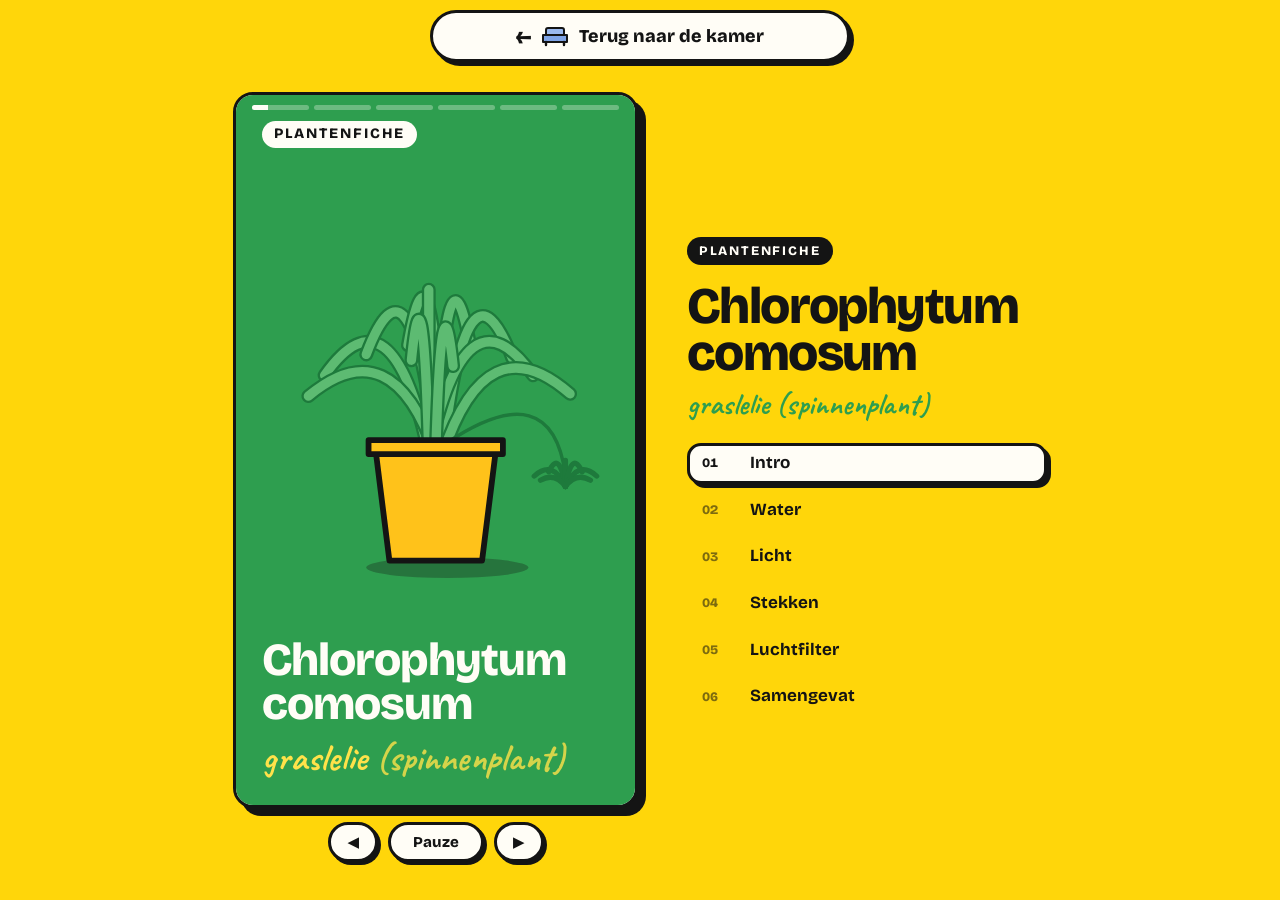
==== commit a19d184f: "Nieuwe naam: Planten in een minuutje Co-Authored-By: Claude Opus 5.5 <noreply@anthropic.com> Claude-" ====
--- a/graslelie/index.html
+++ b/graslelie/index.html
@@ -6,11 +6,11 @@
 <meta name="description" content="Geanimeerde explainer over de graslelie of spinnenplant (Chlorophytum comosum), gemaakt op basis van een handgetekende plantenfiche.">
 <meta name="theme-color" content="#FFD60A">
 <meta name="apple-mobile-web-app-capable" content="yes">
-<meta name="apple-mobile-web-app-title" content="Planten">
+<meta name="apple-mobile-web-app-title" content="Minuutje">
 <link rel="manifest" href="../manifest.webmanifest">
 <link rel="icon" href="../icons/icon.svg" type="image/svg+xml">
 <link rel="apple-touch-icon" href="../icons/apple-touch-icon.png">
-<title>Graslelie in een minuut</title>
+<title>Graslelie in een minuutje</title>
 <link rel="stylesheet" href="https://fonts.googleapis.com/css2?family=Bricolage+Grotesque:opsz,wght@12..96,500;12..96,800&family=Caveat:wght@600;700&display=swap">
 <style>
 :root{
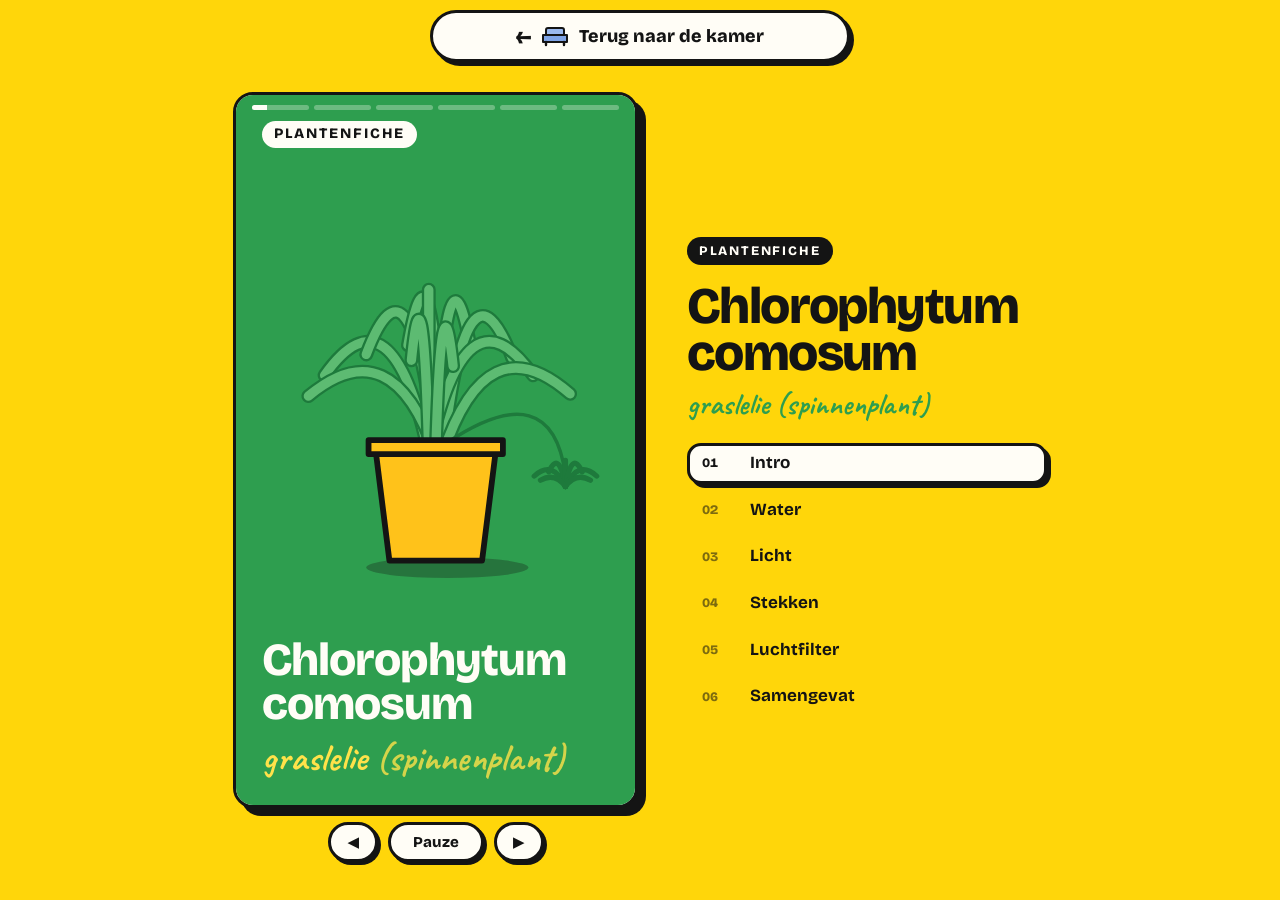
==== commit 1461f1ae: "Nieuwe titel: Waar zet ik mijn plant? Co-Authored-By: Claude Opus 5.5 <noreply@anthropic.com> Claude" ====
--- a/graslelie/index.html
+++ b/graslelie/index.html
@@ -6,7 +6,7 @@
 <meta name="description" content="Geanimeerde explainer over de graslelie of spinnenplant (Chlorophytum comosum), gemaakt op basis van een handgetekende plantenfiche.">
 <meta name="theme-color" content="#FFD60A">
 <meta name="apple-mobile-web-app-capable" content="yes">
-<meta name="apple-mobile-web-app-title" content="Minuutje">
+<meta name="apple-mobile-web-app-title" content="Plantplek">
 <link rel="manifest" href="../manifest.webmanifest">
 <link rel="icon" href="../icons/icon.svg" type="image/svg+xml">
 <link rel="apple-touch-icon" href="../icons/apple-touch-icon.png">
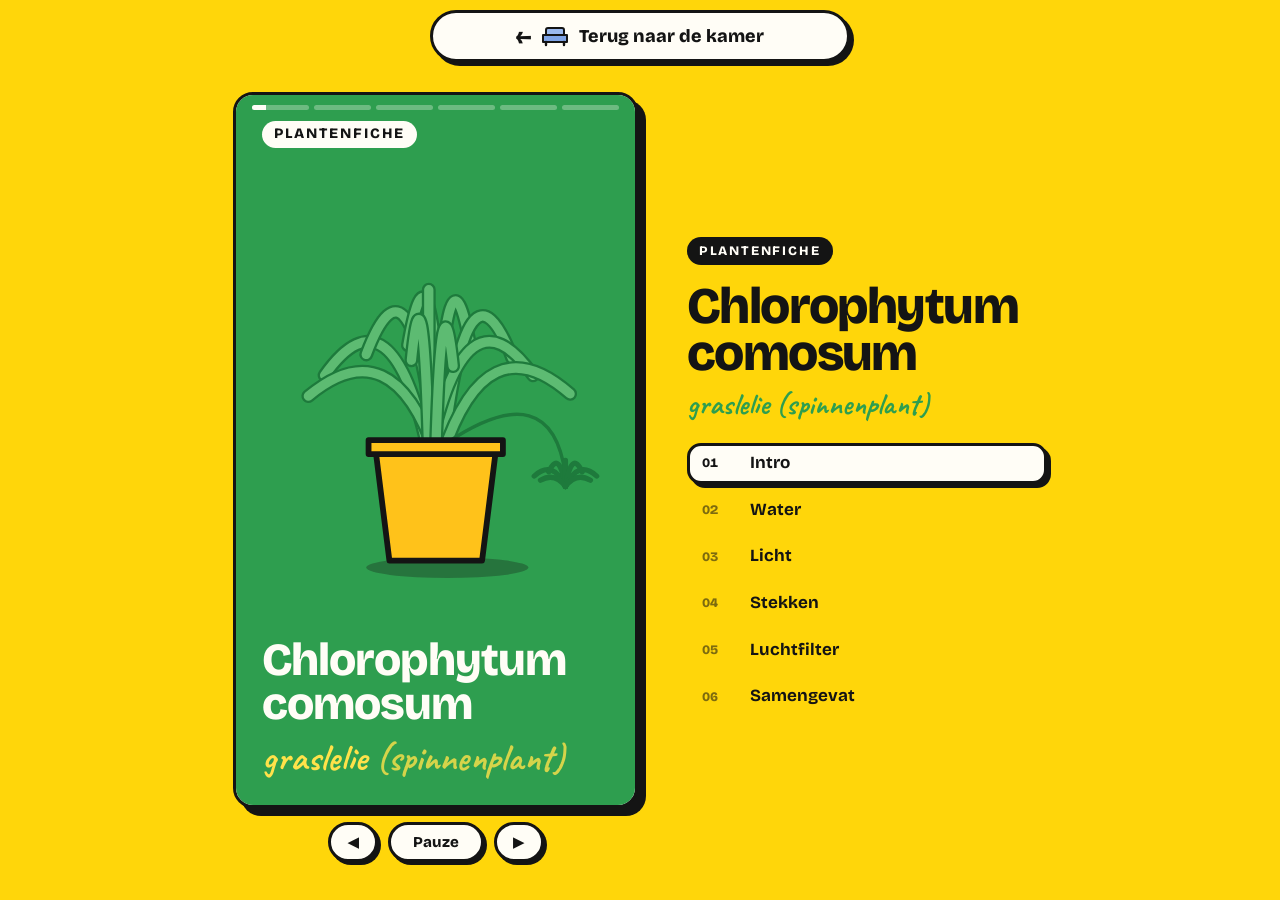
==== commit d7fcc82e: "Nieuwe titel: Snap je plant Co-Authored-By: Claude Opus 5.5 <noreply@anthropic.com> Claude-Session: " ====
--- a/graslelie/index.html
+++ b/graslelie/index.html
@@ -6,7 +6,7 @@
 <meta name="description" content="Geanimeerde explainer over de graslelie of spinnenplant (Chlorophytum comosum), gemaakt op basis van een handgetekende plantenfiche.">
 <meta name="theme-color" content="#FFD60A">
 <meta name="apple-mobile-web-app-capable" content="yes">
-<meta name="apple-mobile-web-app-title" content="Plantplek">
+<meta name="apple-mobile-web-app-title" content="Snap je plant">
 <link rel="manifest" href="../manifest.webmanifest">
 <link rel="icon" href="../icons/icon.svg" type="image/svg+xml">
 <link rel="apple-touch-icon" href="../icons/apple-touch-icon.png">
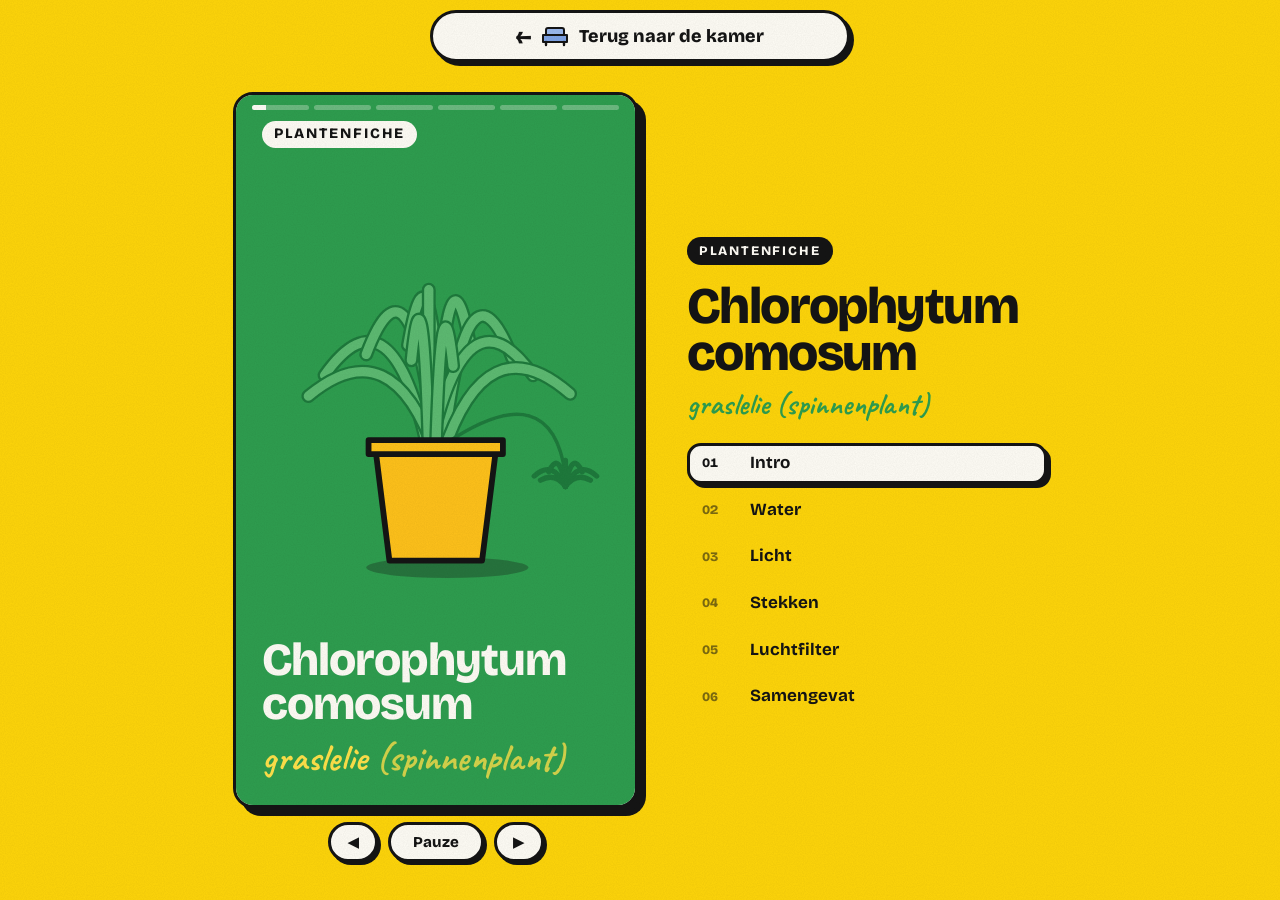
==== commit 6938adca: "Hipper en soepeler: overgangen tussen pagina's, vloeiende scènes, levende kamer, papierkorrel Co-Aut" ====
--- a/graslelie/index.html
+++ b/graslelie/index.html
@@ -157,6 +157,35 @@
   .toc button[aria-current="step"]::before{opacity:1}
   .toc button:focus-visible{outline:3px solid var(--purple);outline-offset:2px}
 }
+
+/* --- soepele beweging in de reels --- */
+.scene{transition:opacity .55s cubic-bezier(.4,0,.2,1),transform .75s cubic-bezier(.2,.8,.2,1),filter .55s cubic-bezier(.4,0,.2,1);transform:scale(1.035);filter:blur(5px)}
+.scene.on{transform:none;filter:none}
+.scene.on .a{animation:pop .75s cubic-bezier(.2,.8,.2,1) forwards}
+@keyframes pop{0%{opacity:0;transform:translateY(18px);filter:blur(6px)}100%{opacity:1;transform:none;filter:none}}
+.scene.on .grow,.scene.on .rise{animation-duration:.9s;animation-timing-function:cubic-bezier(.2,.9,.3,1.08)}
+.bars i b{transition:width .12s linear}
+@media (prefers-reduced-motion:reduce){.scene{transform:none;filter:none;transition:opacity .2s}}
+</style>
+<style id="smooth">/* Gedeelde afwerking voor de hele app: overgangen, korrel, soepele knoppen. */
+
+/* vloeiende overgang tussen kamer en reels (browsers die het kennen) */
+@view-transition{navigation:auto}
+::view-transition-old(root){animation:vtOut .32s cubic-bezier(.4,0,.2,1) both}
+::view-transition-new(root){animation:vtIn .48s cubic-bezier(.2,.8,.2,1) both}
+@keyframes vtOut{to{opacity:0;transform:scale(.985);filter:blur(4px)}}
+@keyframes vtIn{from{opacity:0;transform:translateY(18px) scale(1.01);filter:blur(6px)}}
+
+/* fijne papierkorrel over het geheel */
+body::after{content:"";position:fixed;inset:0;pointer-events:none;z-index:50;opacity:.07;mix-blend-mode:multiply;
+  background-image:url("data:image/svg+xml,%3Csvg xmlns='http://www.w3.org/2000/svg' width='160' height='160'%3E%3Cfilter id='n'%3E%3CfeTurbulence type='fractalNoise' baseFrequency='.9' numOctaves='2' stitchTiles='stitch'/%3E%3CfeColorMatrix values='0 0 0 0 0 0 0 0 0 0 0 0 0 0 0 0 0 0 .9 0'/%3E%3C/filter%3E%3Crect width='160' height='160' filter='url(%23n)'/%3E%3C/svg%3E")}
+
+/* soepele knoppen */
+button,.home,.chip,.how-btn .pen{transition:transform .35s cubic-bezier(.2,.8,.2,1),box-shadow .35s cubic-bezier(.2,.8,.2,1),background-color .25s,color .25s}
+
+@media (prefers-reduced-motion:reduce){
+  ::view-transition-old(root),::view-transition-new(root){animation:none}
+}
 </style>
 </head>
 <body>
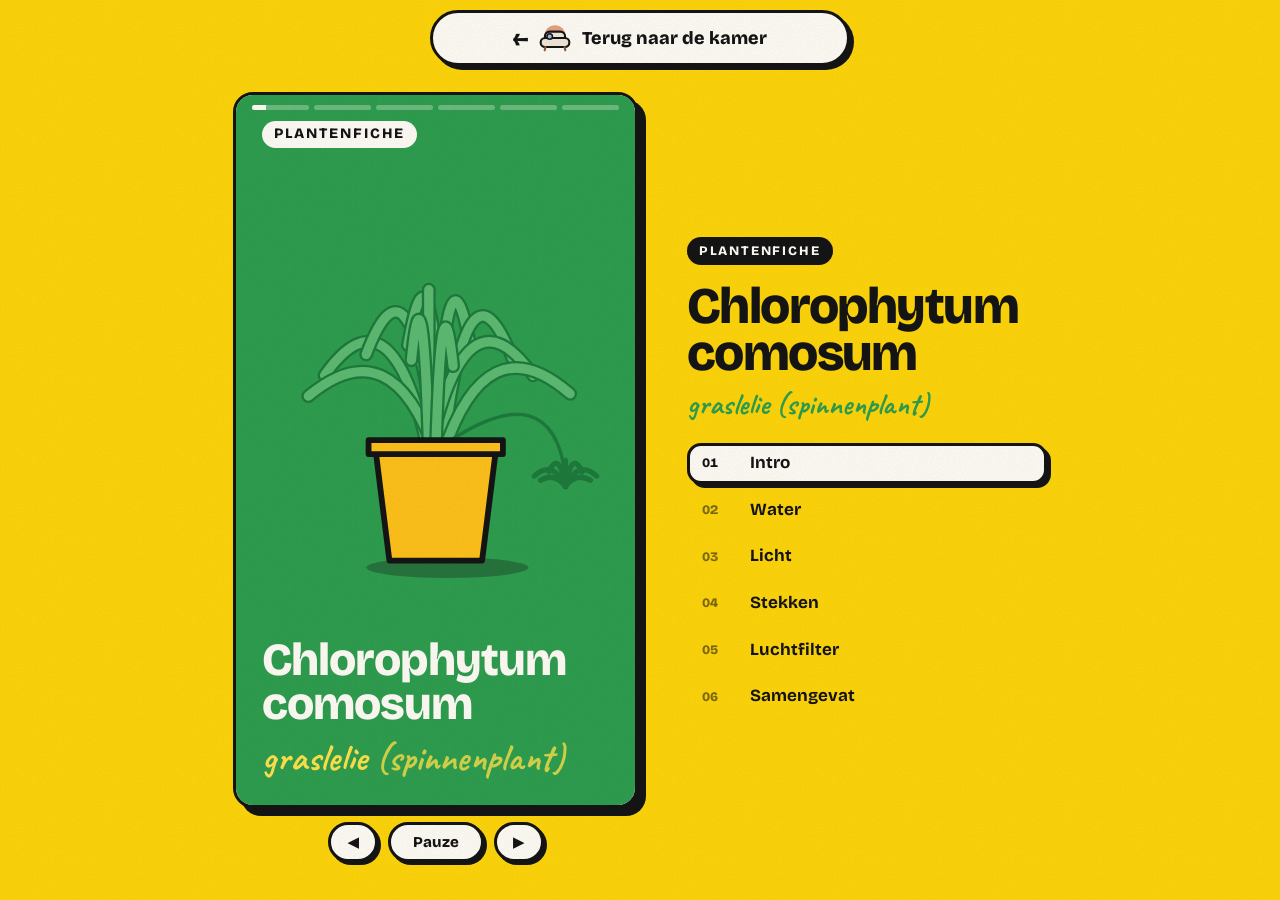
==== commit 575049c8: "Terugknop: zeteltje van de nieuwe kamer Co-Authored-By: Claude Opus 5.5 <noreply@anthropic.com> Clau" ====
--- a/graslelie/index.html
+++ b/graslelie/index.html
@@ -108,7 +108,7 @@
 .ctrl button:active{transform:translate(2px,2px);box-shadow:1px 1px 0 var(--ink)}
 .ctrl button:focus-visible{outline:3px solid var(--purple);outline-offset:3px}
 #play{min-width:96px}
-.home{position:fixed;top:calc(10px + env(safe-area-inset-top,0px));left:50%;transform:translateX(-50%);z-index:10;width:min(calc(100% - 32px),420px);box-sizing:border-box;display:flex;align-items:center;justify-content:center;gap:10px;padding:11px 18px;background:var(--paper);color:var(--ink);font:800 18px/1 var(--display);text-decoration:none;border:3px solid var(--ink);border-radius:99px;box-shadow:4px 4px 0 var(--ink);transition:transform .1s,box-shadow .1s}.home svg{width:28px;height:22px;flex:none}.home:hover{background:#FFF1A8}.home:active{transform:translateX(-50%) translate(3px,3px);box-shadow:1px 1px 0 var(--ink)}.home:focus-visible{outline:3px solid var(--purple);outline-offset:3px}
+.home{position:fixed;top:calc(10px + env(safe-area-inset-top,0px));left:50%;transform:translateX(-50%);z-index:10;width:min(calc(100% - 32px),420px);box-sizing:border-box;display:flex;align-items:center;justify-content:center;gap:10px;padding:11px 18px;background:var(--paper);color:var(--ink);font:800 18px/1 var(--display);text-decoration:none;border:3px solid var(--ink);border-radius:99px;box-shadow:4px 4px 0 var(--ink);transition:transform .1s,box-shadow .1s}.home svg{width:34px;height:28px;flex:none}.home:hover{background:#FFF1A8}.home:active{transform:translateX(-50%) translate(3px,3px);box-shadow:1px 1px 0 var(--ink)}.home:focus-visible{outline:3px solid var(--purple);outline-offset:3px}
 .stage{touch-action:none;user-select:none;-webkit-user-select:none}
 .hint{font:600 13px/1.3 var(--display);margin:0;text-align:center;opacity:.75}
 @media (prefers-reduced-motion:reduce){*,*::before,*::after{animation-duration:.01ms!important;animation-iteration-count:1!important}.scene .a,.shine{opacity:1}*{animation-delay:0s!important}}
@@ -189,7 +189,7 @@
 </style>
 </head>
 <body>
-<a class="home" href="../"><span aria-hidden="true" style="font-size:24px;line-height:1">&larr;</span><svg viewBox="0 0 28 22" aria-hidden="true"><path d="M5 9V5a2 2 0 0 1 2-2h14a2 2 0 0 1 2 2v4" fill="#9BB9EE" stroke="#141414" stroke-width="2"/><path d="M2 10h24v7H2Z" fill="#7FA4E6" stroke="#141414" stroke-width="2" stroke-linejoin="round"/><path d="M5 17v3M23 17v3" stroke="#141414" stroke-width="2.4" stroke-linecap="round"/></svg>Terug naar de kamer</a>
+<a class="home" href="../"><span aria-hidden="true" style="font-size:24px;line-height:1">&larr;</span><svg viewBox="0 0 32 26" aria-hidden="true"><path d="M6 22V11a10 10 0 0 1 20 0v11Z" fill="#E9A27F"/><rect x="6.5" y="7" width="19" height="9" rx="4.5" fill="#F2E8D8" stroke="#141414" stroke-width="2"/><rect x="2.5" y="13" width="27" height="8.5" rx="4.2" fill="#F2E8D8" stroke="#141414" stroke-width="2"/><circle cx="11" cy="11.6" r="2.6" fill="#9BB9EE" stroke="#141414" stroke-width="1.4"/><path d="M7 21.5l-.7 3M25 21.5l.7 3" stroke="#8C5A3A" stroke-width="2" stroke-linecap="round"/></svg>Terug naar de kamer</a>
 <div class="stage" id="stage" aria-live="polite" data-nav="{&quot;prev&quot;: &quot;../vrouwentong/&quot;, &quot;next&quot;: &quot;../rubberboom/&quot;}">
 <div class="bars" id="bars"></div>
 <section class="scene dk" data-dur="5600" style="background:#2E9E4F"><span class="tag a">Plantenfiche</span>
